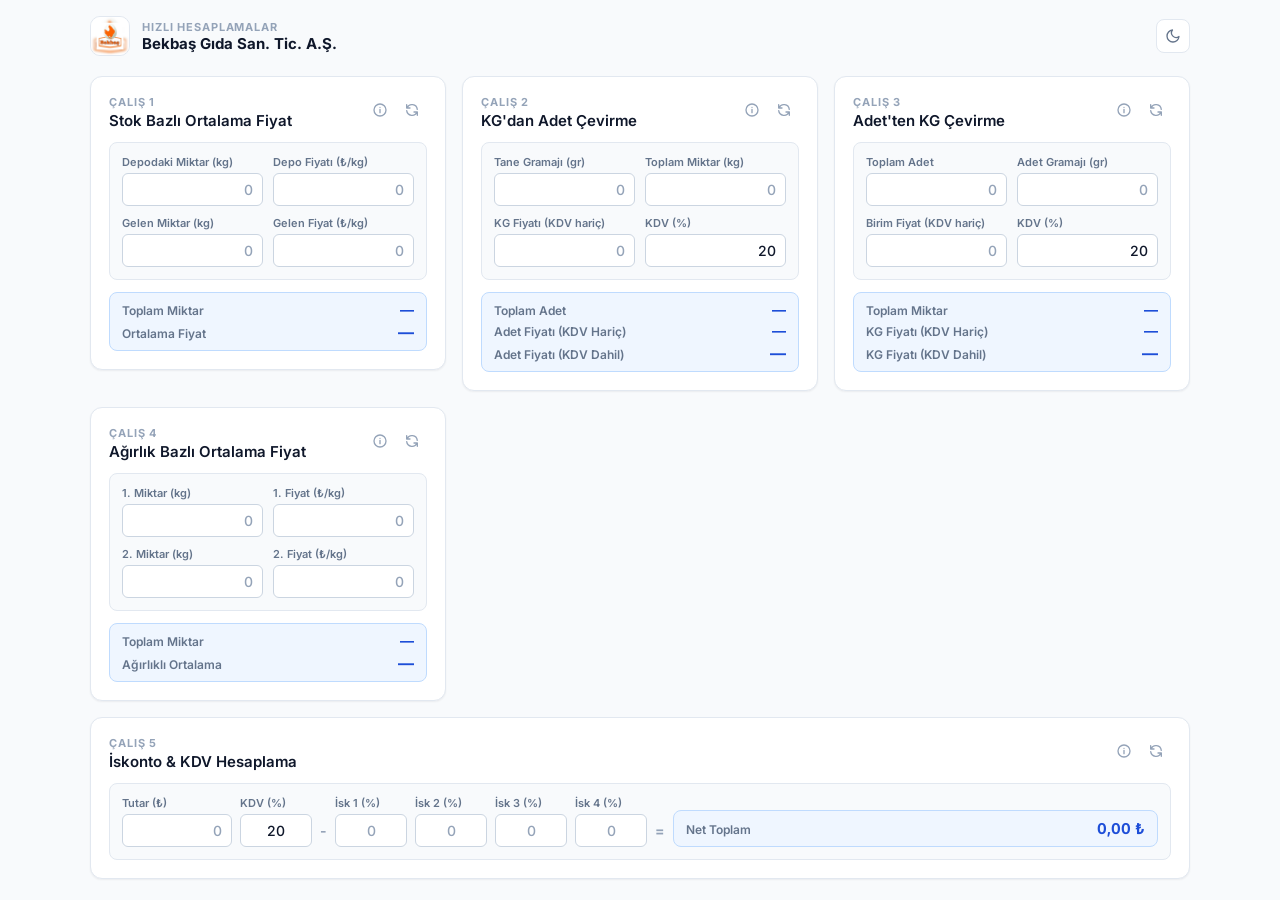
==== index.html @ 495a5fd9 "Tasarımı yenile: minimal İskonto/KDV tasarımına geçiş, canlı hesaplama, İskonto kartı (Çalış 5) Co-A" ====
<!DOCTYPE html>
<html lang="tr">
<head>
  <!-- Google tag (gtag.js) -->
  <script async src="https://www.googletagmanager.com/gtag/js?id=G-5135YBN2SS"></script>
  <script>
    window.dataLayer = window.dataLayer || [];
    function gtag() { dataLayer.push(arguments); }
    gtag('js', new Date());
    gtag('config', 'G-5135YBN2SS');
  </script>
  <meta charset="UTF-8">
  <meta name="viewport" content="width=device-width, initial-scale=1.0">
  <title>Bekbaş Hesaplamalar</title>
  <link rel="icon" type="image/jpeg" href="icon1.jpg">
  <link rel="stylesheet" href="style.css">
  <script>try{if(localStorage.getItem('bekbas-theme')==='dark')document.documentElement.classList.add('pre-dark')}catch(e){}</script>
</head>
<body>
  <div class="wrap">
    <header class="topbar">
      <a class="brand" href="index.html" style="color:inherit;text-decoration:none">
        <img src="bekbas.png" alt="Bekbaş">
        <div class="brand-text">
          <div class="brand-sub">Hızlı Hesaplamalar</div>
          <div class="brand-title">Bekbaş Gıda San. Tic. A.Ş.</div>
        </div>
      </a>
      <div class="top-actions">
        <button class="icon-btn" onclick="toggleTheme()" title="Tema"><svg viewBox="0 0 24 24" fill="none" stroke="currentColor" stroke-width="2" stroke-linecap="round" stroke-linejoin="round"><path d="M21 12.8A9 9 0 1111.2 3a7 7 0 009.8 9.8z"/></svg></button>
      </div>
    </header>

    <main class="grid">
      <section class="card" data-calc="ortalama">
        <div class="card-head">
          <div>
            <div class="card-kicker">Çalış 1</div>
            <h2 class="card-title"><a href="calis1/index.html">Stok Bazlı Ortalama Fiyat</a></h2>
          </div>
          <div class="card-tools">
            <button class="tool-btn info" title="Açıklama"><svg viewBox="0 0 24 24" fill="none" stroke="currentColor" stroke-width="2" stroke-linecap="round" stroke-linejoin="round"><circle cx="12" cy="12" r="9"/><path d="M12 11v5M12 8h.01"/></svg></button>
            <button class="tool-btn reset" title="Sıfırla"><svg viewBox="0 0 24 24" fill="none" stroke="currentColor" stroke-width="2" stroke-linecap="round" stroke-linejoin="round"><path d="M4 4v5h.582m15.356 2A8.001 8.001 0 004.582 9m0 0H9m11 11v-5h-.581m0 0a8.003 8.003 0 01-15.357-2m15.357 2H15"/></svg></button>
          </div>
        </div>
        <p class="desc">Depodaki ürün ile yeni gelen ürünün miktar ve fiyatına göre ortalama birim fiyatı hesaplar. Maliyet takibi için kullanılır.</p>
        <div class="panel">
          <div class="field">
            <label>Depodaki Miktar (kg)</label>
            <input type="number" inputmode="decimal" step="any" data-key="depoKg" placeholder="0">
          </div>
          <div class="field">
            <label>Depo Fiyatı (₺/kg)</label>
            <input type="number" inputmode="decimal" step="any" data-key="depoFiyat" placeholder="0">
          </div>
          <div class="field">
            <label>Gelen Miktar (kg)</label>
            <input type="number" inputmode="decimal" step="any" data-key="gelenKg" placeholder="0">
          </div>
          <div class="field">
            <label>Gelen Fiyat (₺/kg)</label>
            <input type="number" inputmode="decimal" step="any" data-key="gelenFiyat" placeholder="0">
          </div>
        </div>
        <div class="result"></div>
      </section>

      <section class="card" data-calc="kgAdet">
        <div class="card-head">
          <div>
            <div class="card-kicker">Çalış 2</div>
            <h2 class="card-title"><a href="calis2/index.html">KG'dan Adet Çevirme</a></h2>
          </div>
          <div class="card-tools">
            <button class="tool-btn info" title="Açıklama"><svg viewBox="0 0 24 24" fill="none" stroke="currentColor" stroke-width="2" stroke-linecap="round" stroke-linejoin="round"><circle cx="12" cy="12" r="9"/><path d="M12 11v5M12 8h.01"/></svg></button>
            <button class="tool-btn reset" title="Sıfırla"><svg viewBox="0 0 24 24" fill="none" stroke="currentColor" stroke-width="2" stroke-linecap="round" stroke-linejoin="round"><path d="M4 4v5h.582m15.356 2A8.001 8.001 0 004.582 9m0 0H9m11 11v-5h-.581m0 0a8.003 8.003 0 01-15.357-2m15.357 2H15"/></svg></button>
          </div>
        </div>
        <p class="desc">Tane gramajı, toplam kg ve kg fiyatına göre toplam adedi ve KDV hariç/dahil adet fiyatını hesaplar.</p>
        <div class="panel">
          <div class="field">
            <label>Tane Gramajı (gr)</label>
            <input type="number" inputmode="decimal" step="any" data-key="gram" placeholder="0">
          </div>
          <div class="field">
            <label>Toplam Miktar (kg)</label>
            <input type="number" inputmode="decimal" step="any" data-key="toplamKg" placeholder="0">
          </div>
          <div class="field">
            <label>KG Fiyatı (KDV hariç)</label>
            <input type="number" inputmode="decimal" step="any" data-key="fiyat" placeholder="0">
          </div>
          <div class="field">
            <label>KDV (%)</label>
            <input type="number" inputmode="decimal" step="any" data-key="kdv" value="20" data-default="20">
          </div>
        </div>
        <div class="result"></div>
      </section>

      <section class="card" data-calc="adetKg">
        <div class="card-head">
          <div>
            <div class="card-kicker">Çalış 3</div>
            <h2 class="card-title"><a href="calis3/index.html">Adet'ten KG Çevirme</a></h2>
          </div>
          <div class="card-tools">
            <button class="tool-btn info" title="Açıklama"><svg viewBox="0 0 24 24" fill="none" stroke="currentColor" stroke-width="2" stroke-linecap="round" stroke-linejoin="round"><circle cx="12" cy="12" r="9"/><path d="M12 11v5M12 8h.01"/></svg></button>
            <button class="tool-btn reset" title="Sıfırla"><svg viewBox="0 0 24 24" fill="none" stroke="currentColor" stroke-width="2" stroke-linecap="round" stroke-linejoin="round"><path d="M4 4v5h.582m15.356 2A8.001 8.001 0 004.582 9m0 0H9m11 11v-5h-.581m0 0a8.003 8.003 0 01-15.357-2m15.357 2H15"/></svg></button>
          </div>
        </div>
        <p class="desc">Toplam adet, adet gramajı ve birim fiyat ile toplam kg ve KDV hariç/dahil kg fiyatını hesaplar.</p>
        <div class="panel">
          <div class="field">
            <label>Toplam Adet</label>
            <input type="number" inputmode="decimal" step="any" data-key="adet" placeholder="0">
          </div>
          <div class="field">
            <label>Adet Gramajı (gr)</label>
            <input type="number" inputmode="decimal" step="any" data-key="gram" placeholder="0">
          </div>
          <div class="field">
            <label>Birim Fiyat (KDV hariç)</label>
            <input type="number" inputmode="decimal" step="any" data-key="fiyat" placeholder="0">
          </div>
          <div class="field">
            <label>KDV (%)</label>
            <input type="number" inputmode="decimal" step="any" data-key="kdv" value="20" data-default="20">
          </div>
        </div>
        <div class="result"></div>
      </section>

      <section class="card" data-calc="agirlikli">
        <div class="card-head">
          <div>
            <div class="card-kicker">Çalış 4</div>
            <h2 class="card-title"><a href="calis4/index.html">Ağırlık Bazlı Ortalama Fiyat</a></h2>
          </div>
          <div class="card-tools">
            <button class="tool-btn info" title="Açıklama"><svg viewBox="0 0 24 24" fill="none" stroke="currentColor" stroke-width="2" stroke-linecap="round" stroke-linejoin="round"><circle cx="12" cy="12" r="9"/><path d="M12 11v5M12 8h.01"/></svg></button>
            <button class="tool-btn reset" title="Sıfırla"><svg viewBox="0 0 24 24" fill="none" stroke="currentColor" stroke-width="2" stroke-linecap="round" stroke-linejoin="round"><path d="M4 4v5h.582m15.356 2A8.001 8.001 0 004.582 9m0 0H9m11 11v-5h-.581m0 0a8.003 8.003 0 01-15.357-2m15.357 2H15"/></svg></button>
          </div>
        </div>
        <p class="desc">İki farklı partinin kg ve fiyatını girerek ağırlıklı ortalama fiyatı hesaplar. Örnek: 1258 kg × 129 ₺ ve 712 kg × 118 ₺ → 125,02 ₺/kg.</p>
        <div class="panel">
          <div class="field">
            <label>1. Miktar (kg)</label>
            <input type="number" inputmode="decimal" step="any" data-key="kg1" placeholder="0">
          </div>
          <div class="field">
            <label>1. Fiyat (₺/kg)</label>
            <input type="number" inputmode="decimal" step="any" data-key="fiyat1" placeholder="0">
          </div>
          <div class="field">
            <label>2. Miktar (kg)</label>
            <input type="number" inputmode="decimal" step="any" data-key="kg2" placeholder="0">
          </div>
          <div class="field">
            <label>2. Fiyat (₺/kg)</label>
            <input type="number" inputmode="decimal" step="any" data-key="fiyat2" placeholder="0">
          </div>
        </div>
        <div class="result"></div>
      </section>

      <section class="card wide" data-calc="iskonto">
        <div class="card-head">
          <div>
            <div class="card-kicker">Çalış 5</div>
            <h2 class="card-title"><a href="calis5/index.html">İskonto & KDV Hesaplama</a></h2>
          </div>
          <div class="card-tools">
            <button class="tool-btn info" title="Açıklama"><svg viewBox="0 0 24 24" fill="none" stroke="currentColor" stroke-width="2" stroke-linecap="round" stroke-linejoin="round"><circle cx="12" cy="12" r="9"/><path d="M12 11v5M12 8h.01"/></svg></button>
            <button class="tool-btn reset" title="Sıfırla"><svg viewBox="0 0 24 24" fill="none" stroke="currentColor" stroke-width="2" stroke-linecap="round" stroke-linejoin="round"><path d="M4 4v5h.582m15.356 2A8.001 8.001 0 004.582 9m0 0H9m11 11v-5h-.581m0 0a8.003 8.003 0 01-15.357-2m15.357 2H15"/></svg></button>
          </div>
        </div>
        <p class="desc">Tutara sırasıyla 4 kademeli iskonto uygulanır, kalan tutara KDV eklenir. Boş bırakılan iskonto 0 sayılır.</p>
        <div class="panel row">
          <div class="field md">
            <label>Tutar (₺)</label>
            <input type="number" inputmode="decimal" step="any" data-key="tutar" placeholder="0">
          </div>
          <div class="field sm">
            <label>KDV (%)</label>
            <input type="number" inputmode="decimal" step="any" data-key="kdv" value="20" data-default="20">
          </div>
          <span class="op">-</span>
          <div class="field sm">
            <label>İsk 1 (%)</label>
            <input type="number" inputmode="decimal" step="any" data-key="i1" placeholder="0">
          </div>
          <div class="field sm">
            <label>İsk 2 (%)</label>
            <input type="number" inputmode="decimal" step="any" data-key="i2" placeholder="0">
          </div>
          <div class="field sm">
            <label>İsk 3 (%)</label>
            <input type="number" inputmode="decimal" step="any" data-key="i3" placeholder="0">
          </div>
          <div class="field sm">
            <label>İsk 4 (%)</label>
            <input type="number" inputmode="decimal" step="any" data-key="i4" placeholder="0">
          </div>
          <span class="op">=</span>
          <div class="result inline"></div>
        </div>
      </section>
    </main>
  </div>
  <script src="app.js"></script>
</body>
</html>
---- style.css ----
/* Bekbaş Hesaplamalar — minimal tasarım (Inter, slate + mavi vurgu) */
@import url('https://fonts.googleapis.com/css2?family=Inter:wght@400;500;600;700&display=swap');

:root {
  --bg: #f8fafc;          /* slate-50 */
  --card: #ffffff;
  --panel: #f8fafc;       /* slate-50 */
  --border: #e2e8f0;      /* slate-200 */
  --input-border: #cbd5e1;/* slate-300 */
  --text: #0f172a;        /* slate-900 */
  --muted: #64748b;       /* slate-500 */
  --faint: #94a3b8;       /* slate-400 */
  --accent: #2563eb;      /* blue-600 */
  --accent-ring: #3b82f6; /* blue-500 */
  --result-bg: #eff6ff;   /* blue-50 */
  --result-border: #bfdbfe;/* blue-200 */
  --result-text: #1d4ed8; /* blue-700 */
  --danger: #e11d48;      /* rose-600 */
  --hover: #e2e8f099;
  --shadow: 0 1px 2px rgba(15, 23, 42, 0.06);
}

body.dark, html.pre-dark body {
  --bg: #0f172a;
  --card: #1e293b;
  --panel: #172033;
  --border: #334155;
  --input-border: #475569;
  --text: #f1f5f9;
  --muted: #94a3b8;
  --faint: #64748b;
  --accent: #60a5fa;
  --accent-ring: #3b82f6;
  --result-bg: #1e3a8a33;
  --result-border: #1e40af;
  --result-text: #93c5fd;
  --danger: #fb7185;
  --hover: #33415599;
  --shadow: 0 1px 2px rgba(0, 0, 0, 0.3);
}

* { box-sizing: border-box; margin: 0; padding: 0; }

body {
  font-family: 'Inter', system-ui, sans-serif;
  background: var(--bg);
  color: var(--text);
  min-height: 100vh;
  padding: 16px;
  font-size: 14px;
  -webkit-font-smoothing: antialiased;
  transition: background .2s, color .2s;
}

.wrap { max-width: 1100px; margin: 0 auto; }
.wrap.narrow { max-width: 460px; }

/* ---------- Üst bar ---------- */
.topbar {
  display: flex;
  align-items: center;
  justify-content: space-between;
  gap: 12px;
  margin-bottom: 20px;
}
.brand { display: flex; align-items: center; gap: 12px; min-width: 0; }
.brand img { height: 40px; width: 40px; border-radius: 10px; object-fit: cover; border: 1px solid var(--border); }
.brand-text { min-width: 0; }
.brand-title { font-size: 15px; font-weight: 700; white-space: nowrap; overflow: hidden; text-overflow: ellipsis; }
.brand-sub { font-size: 11px; font-weight: 700; letter-spacing: .08em; text-transform: uppercase; color: var(--faint); }

.top-actions { display: flex; gap: 4px; flex-shrink: 0; }
.icon-btn {
  display: inline-flex; align-items: center; justify-content: center;
  width: 34px; height: 34px;
  border: 1px solid var(--border);
  background: var(--card);
  color: var(--muted);
  border-radius: 8px;
  cursor: pointer;
  text-decoration: none;
  transition: color .15s, background .15s;
}
.icon-btn:hover { color: var(--text); background: var(--hover); }
.icon-btn svg { width: 16px; height: 16px; }

/* ---------- Kart grid ---------- */
.grid {
  display: grid;
  grid-template-columns: repeat(auto-fill, minmax(300px, 1fr));
  gap: 16px;
  align-items: start;
}
.grid .wide { grid-column: 1 / -1; }

.card {
  background: var(--card);
  border: 1px solid var(--border);
  border-radius: 12px;
  box-shadow: var(--shadow);
  padding: 18px;
  display: flex;
  flex-direction: column;
  gap: 12px;
}

.card-head { display: flex; align-items: flex-start; justify-content: space-between; gap: 8px; }
.card-kicker { font-size: 11px; font-weight: 700; letter-spacing: .08em; text-transform: uppercase; color: var(--faint); }
.card-title { font-size: 15px; font-weight: 600; margin-top: 2px; }
.card-title a { color: inherit; text-decoration: none; }
.card-title a:hover { color: var(--accent); }
.card-tools { display: flex; gap: 2px; }

.tool-btn {
  display: inline-flex; align-items: center; justify-content: center;
  width: 30px; height: 30px;
  border: none; background: transparent; color: var(--faint);
  border-radius: 6px; cursor: pointer;
  transition: color .15s, background .15s;
}
.tool-btn:hover { background: var(--hover); color: var(--text); }
.tool-btn.reset:hover { color: var(--danger); }
.tool-btn svg { width: 16px; height: 16px; }

.desc {
  display: none;
  font-size: 12.5px;
  line-height: 1.5;
  color: var(--muted);
  background: var(--panel);
  border-left: 3px solid var(--accent);
  border-radius: 6px;
  padding: 8px 10px;
}
.card.show-desc .desc { display: block; }

/* ---------- Giriş paneli ---------- */
.panel {
  background: var(--panel);
  border: 1px solid var(--border);
  border-radius: 8px;
  padding: 12px;
  display: grid;
  grid-template-columns: 1fr 1fr;
  gap: 10px;
}
.panel.row {
  display: flex;
  flex-wrap: wrap;
  align-items: flex-end;
  gap: 8px;
}

.field { display: flex; flex-direction: column; min-width: 0; }
.field label { font-size: 11px; font-weight: 600; color: var(--muted); margin-bottom: 4px; }

.field input {
  width: 100%;
  padding: 7px 9px;
  font: inherit;
  font-size: 14px;
  font-weight: 500;
  color: var(--text);
  background: var(--card);
  border: 1px solid var(--input-border);
  border-radius: 6px;
  text-align: right;
  outline: none;
  transition: box-shadow .15s, border-color .15s;
}
.field input:focus { border-color: transparent; box-shadow: 0 0 0 2px var(--accent-ring); }
.field input::placeholder { color: var(--faint); }
.field.sm { width: 72px; }
.field.sm input { text-align: center; }
.field.md { width: 110px; }

.op { color: var(--faint); font-weight: 700; padding-bottom: 8px; }

/* number okları gizle */
input::-webkit-outer-spin-button,
input::-webkit-inner-spin-button { -webkit-appearance: none; margin: 0; }
input[type=number] { -moz-appearance: textfield; appearance: textfield; }

/* ---------- Sonuç ---------- */
.result {
  background: var(--result-bg);
  border: 1px solid var(--result-border);
  border-radius: 8px;
  padding: 8px 12px;
  display: flex;
  flex-direction: column;
  gap: 4px;
}
.result-row { display: flex; justify-content: space-between; align-items: baseline; gap: 8px; }
.result-row span { font-size: 12px; font-weight: 600; color: var(--muted); }
.result-row b { font-size: 14px; font-weight: 700; color: var(--result-text); font-variant-numeric: tabular-nums; }
.result-row.main b { font-size: 16px; }

.result.inline { min-width: 140px; flex: 1; }
.result.inline .result-row b { font-size: 15px; }

@media (max-width: 560px) {
  body { padding: 12px; }
  .grid { grid-template-columns: 1fr; }
  .brand-title { font-size: 14px; }
  .panel.row .field.sm, .panel.row .field.md { flex: 1 1 calc(33% - 8px); width: auto; }
  .op { display: none; }
  .result.inline { flex-basis: 100%; }
}
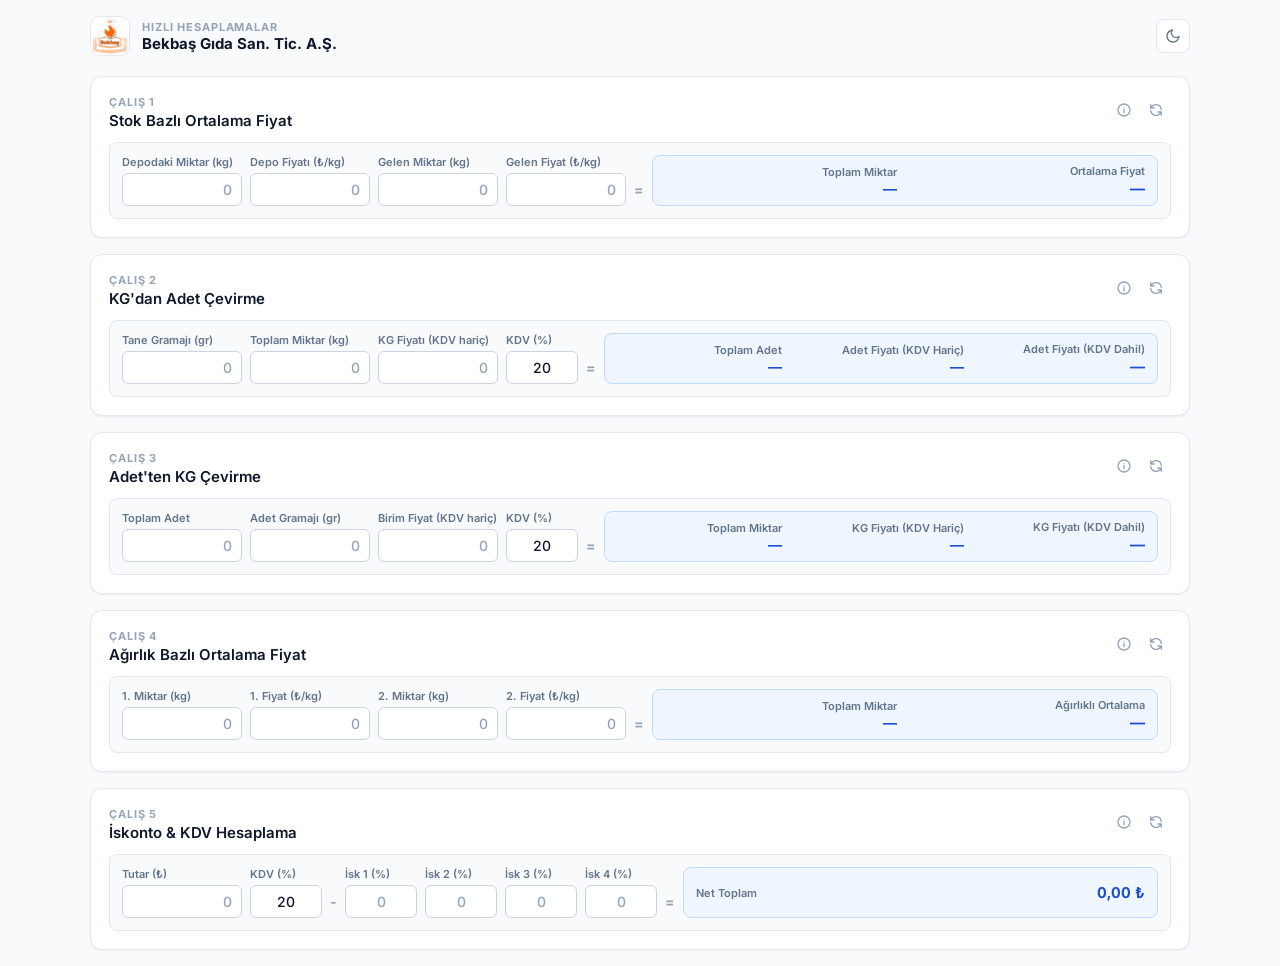
==== commit 1490820d: "Tüm kartları tek satır (tablo) düzenine çevir Co-Authored-By: Claude Opus 5.5 <noreply@anthropic.com" ====
--- a/index.html
+++ b/index.html
@@ -32,7 +32,7 @@
     </header>
 
     <main class="grid">
-      <section class="card" data-calc="ortalama">
+      <section class="card wide" data-calc="ortalama">
         <div class="card-head">
           <div>
             <div class="card-kicker">Çalış 1</div>
@@ -44,28 +44,29 @@
           </div>
         </div>
         <p class="desc">Depodaki ürün ile yeni gelen ürünün miktar ve fiyatına göre ortalama birim fiyatı hesaplar. Maliyet takibi için kullanılır.</p>
-        <div class="panel">
-          <div class="field">
+        <div class="panel row">
+          <div class="field md">
             <label>Depodaki Miktar (kg)</label>
             <input type="number" inputmode="decimal" step="any" data-key="depoKg" placeholder="0">
           </div>
-          <div class="field">
+          <div class="field md">
             <label>Depo Fiyatı (₺/kg)</label>
             <input type="number" inputmode="decimal" step="any" data-key="depoFiyat" placeholder="0">
           </div>
-          <div class="field">
+          <div class="field md">
             <label>Gelen Miktar (kg)</label>
             <input type="number" inputmode="decimal" step="any" data-key="gelenKg" placeholder="0">
           </div>
-          <div class="field">
+          <div class="field md">
             <label>Gelen Fiyat (₺/kg)</label>
             <input type="number" inputmode="decimal" step="any" data-key="gelenFiyat" placeholder="0">
           </div>
-        </div>
-        <div class="result"></div>
-      </section>
-
-      <section class="card" data-calc="kgAdet">
+          <span class="op">=</span>
+          <div class="result inline"></div>
+        </div>
+      </section>
+
+      <section class="card wide" data-calc="kgAdet">
         <div class="card-head">
           <div>
             <div class="card-kicker">Çalış 2</div>
@@ -77,28 +78,29 @@
           </div>
         </div>
         <p class="desc">Tane gramajı, toplam kg ve kg fiyatına göre toplam adedi ve KDV hariç/dahil adet fiyatını hesaplar.</p>
-        <div class="panel">
-          <div class="field">
+        <div class="panel row">
+          <div class="field md">
             <label>Tane Gramajı (gr)</label>
             <input type="number" inputmode="decimal" step="any" data-key="gram" placeholder="0">
           </div>
-          <div class="field">
+          <div class="field md">
             <label>Toplam Miktar (kg)</label>
             <input type="number" inputmode="decimal" step="any" data-key="toplamKg" placeholder="0">
           </div>
-          <div class="field">
+          <div class="field md">
             <label>KG Fiyatı (KDV hariç)</label>
             <input type="number" inputmode="decimal" step="any" data-key="fiyat" placeholder="0">
           </div>
-          <div class="field">
+          <div class="field sm">
             <label>KDV (%)</label>
             <input type="number" inputmode="decimal" step="any" data-key="kdv" value="20" data-default="20">
           </div>
-        </div>
-        <div class="result"></div>
-      </section>
-
-      <section class="card" data-calc="adetKg">
+          <span class="op">=</span>
+          <div class="result inline"></div>
+        </div>
+      </section>
+
+      <section class="card wide" data-calc="adetKg">
         <div class="card-head">
           <div>
             <div class="card-kicker">Çalış 3</div>
@@ -110,28 +112,29 @@
           </div>
         </div>
         <p class="desc">Toplam adet, adet gramajı ve birim fiyat ile toplam kg ve KDV hariç/dahil kg fiyatını hesaplar.</p>
-        <div class="panel">
-          <div class="field">
+        <div class="panel row">
+          <div class="field md">
             <label>Toplam Adet</label>
             <input type="number" inputmode="decimal" step="any" data-key="adet" placeholder="0">
           </div>
-          <div class="field">
+          <div class="field md">
             <label>Adet Gramajı (gr)</label>
             <input type="number" inputmode="decimal" step="any" data-key="gram" placeholder="0">
           </div>
-          <div class="field">
+          <div class="field md">
             <label>Birim Fiyat (KDV hariç)</label>
             <input type="number" inputmode="decimal" step="any" data-key="fiyat" placeholder="0">
           </div>
-          <div class="field">
+          <div class="field sm">
             <label>KDV (%)</label>
             <input type="number" inputmode="decimal" step="any" data-key="kdv" value="20" data-default="20">
           </div>
-        </div>
-        <div class="result"></div>
-      </section>
-
-      <section class="card" data-calc="agirlikli">
+          <span class="op">=</span>
+          <div class="result inline"></div>
+        </div>
+      </section>
+
+      <section class="card wide" data-calc="agirlikli">
         <div class="card-head">
           <div>
             <div class="card-kicker">Çalış 4</div>
@@ -143,25 +146,26 @@
           </div>
         </div>
         <p class="desc">İki farklı partinin kg ve fiyatını girerek ağırlıklı ortalama fiyatı hesaplar. Örnek: 1258 kg × 129 ₺ ve 712 kg × 118 ₺ → 125,02 ₺/kg.</p>
-        <div class="panel">
-          <div class="field">
+        <div class="panel row">
+          <div class="field md">
             <label>1. Miktar (kg)</label>
             <input type="number" inputmode="decimal" step="any" data-key="kg1" placeholder="0">
           </div>
-          <div class="field">
+          <div class="field md">
             <label>1. Fiyat (₺/kg)</label>
             <input type="number" inputmode="decimal" step="any" data-key="fiyat1" placeholder="0">
           </div>
-          <div class="field">
+          <div class="field md">
             <label>2. Miktar (kg)</label>
             <input type="number" inputmode="decimal" step="any" data-key="kg2" placeholder="0">
           </div>
-          <div class="field">
+          <div class="field md">
             <label>2. Fiyat (₺/kg)</label>
             <input type="number" inputmode="decimal" step="any" data-key="fiyat2" placeholder="0">
           </div>
-        </div>
-        <div class="result"></div>
+          <span class="op">=</span>
+          <div class="result inline"></div>
+        </div>
       </section>
 
       <section class="card wide" data-calc="iskonto">
--- a/style.css
+++ b/style.css
@@ -172,7 +172,7 @@
 .field input::placeholder { color: var(--faint); }
 .field.sm { width: 72px; }
 .field.sm input { text-align: center; }
-.field.md { width: 110px; }
+.field.md { width: 120px; }
 
 .op { color: var(--faint); font-weight: 700; padding-bottom: 8px; }
 
@@ -196,14 +196,20 @@
 .result-row b { font-size: 14px; font-weight: 700; color: var(--result-text); font-variant-numeric: tabular-nums; }
 .result-row.main b { font-size: 16px; }
 
-.result.inline { min-width: 140px; flex: 1; }
-.result.inline .result-row b { font-size: 15px; }
+.result.inline { min-width: 220px; flex: 1; align-self: stretch; justify-content: center; }
+.result.inline { flex-direction: row; align-items: center; gap: 16px; padding: 6px 12px; }
+.result.inline .result-row { flex: 1; flex-direction: column; align-items: flex-end; gap: 1px; }
+.result.inline .result-row span { font-size: 11px; white-space: nowrap; }
+.result.inline .result-row b { font-size: 14px; white-space: nowrap; }
+.result.inline .result-row.main b { font-size: 15px; }
+.result.inline .result-row:only-child { flex-direction: row; justify-content: space-between; align-items: center; }
 
 @media (max-width: 560px) {
   body { padding: 12px; }
   .grid { grid-template-columns: 1fr; }
   .brand-title { font-size: 14px; }
-  .panel.row .field.sm, .panel.row .field.md { flex: 1 1 calc(33% - 8px); width: auto; }
+  .panel.row .field.sm, .panel.row .field.md { flex: 1 1 calc(50% - 8px); width: auto; }
   .op { display: none; }
-  .result.inline { flex-basis: 100%; }
-}
+  .result.inline { flex-basis: 100%; flex-direction: column; align-items: stretch; gap: 4px; padding: 8px 12px; }
+  .result.inline .result-row { flex-direction: row; justify-content: space-between; align-items: baseline; }
+}
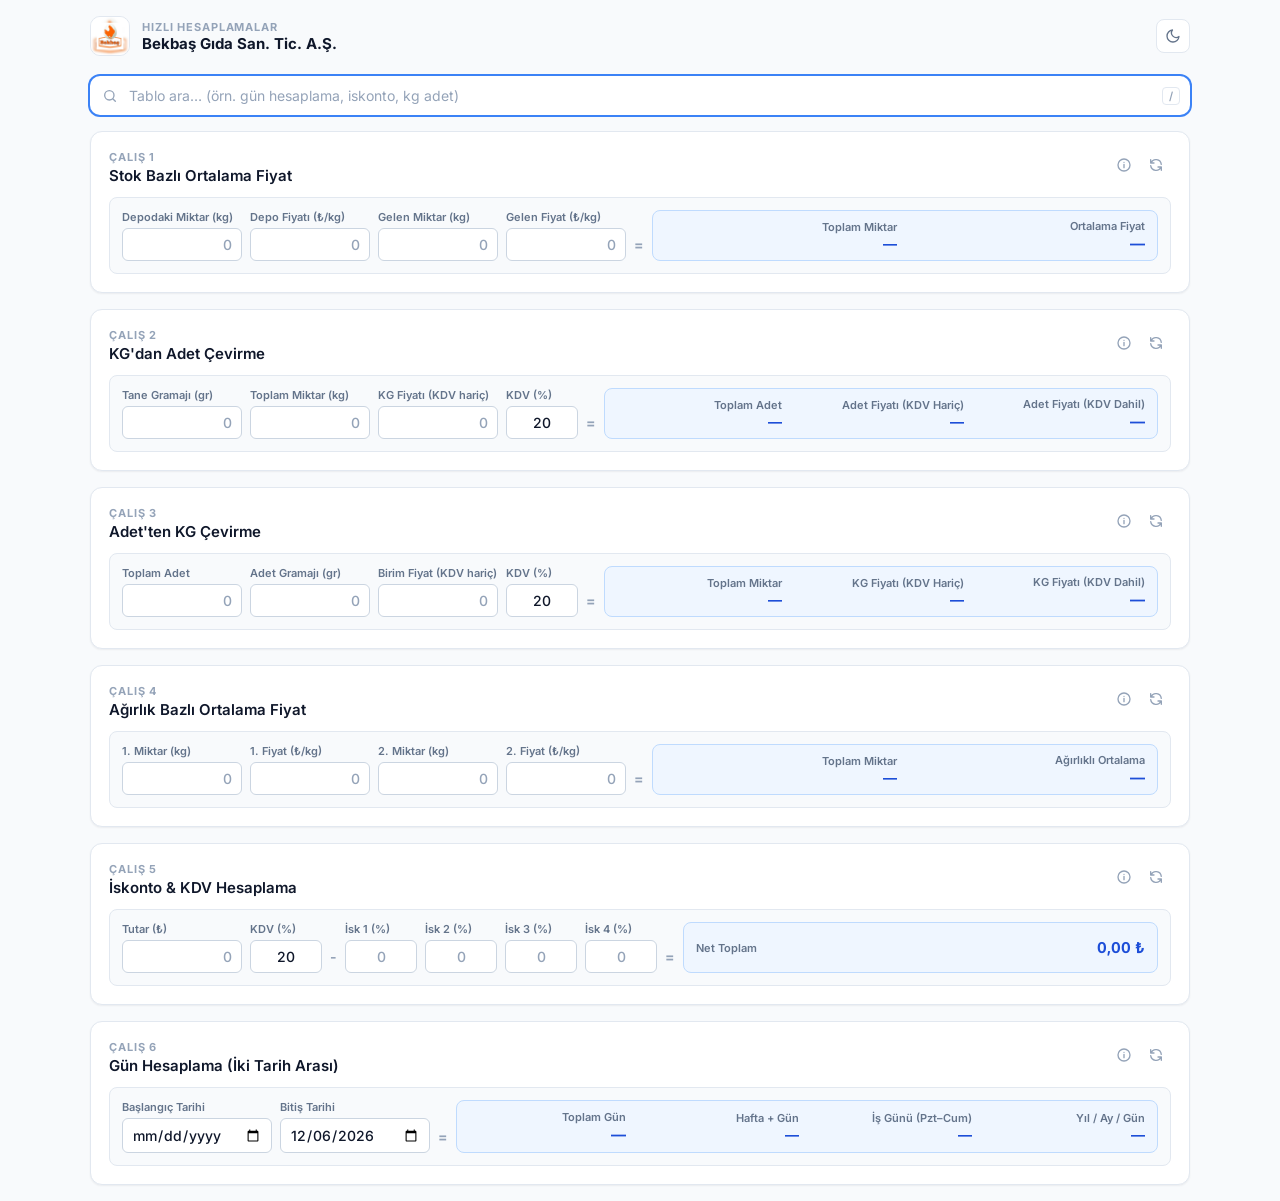
==== commit 2c543cba: "Gün hesaplama (Çalış 6) ve tablo arama çubuğu ekle Co-Authored-By: Claude Opus 5.5 <noreply@anthropi" ====
--- a/index.html
+++ b/index.html
@@ -31,8 +31,15 @@
       </div>
     </header>
 
+    <div class="search">
+      <svg viewBox="0 0 24 24" fill="none" stroke="currentColor" stroke-width="2" stroke-linecap="round"><circle cx="11" cy="11" r="7"/><path d="M20 20l-3.5-3.5"/></svg>
+      <input id="search" type="search" placeholder="Tablo ara… (örn. gün hesaplama, iskonto, kg adet)" autocomplete="off" autofocus>
+      <kbd>/</kbd>
+    </div>
+    <p class="no-result" id="noResult" hidden>Aramanıza uygun tablo bulunamadı.</p>
+
     <main class="grid">
-      <section class="card wide" data-calc="ortalama">
+      <section class="card wide" data-calc="ortalama" data-tags="stok ortalama maliyet depo gelen ürün ortalama fiyat birim fiyat hesaplama">
         <div class="card-head">
           <div>
             <div class="card-kicker">Çalış 1</div>
@@ -66,7 +73,7 @@
         </div>
       </section>
 
-      <section class="card wide" data-calc="kgAdet">
+      <section class="card wide" data-calc="kgAdet" data-tags="kg adet çevirme kilo tane gramaj adet fiyatı sosis kdv dahil hariç">
         <div class="card-head">
           <div>
             <div class="card-kicker">Çalış 2</div>
@@ -100,7 +107,7 @@
         </div>
       </section>
 
-      <section class="card wide" data-calc="adetKg">
+      <section class="card wide" data-calc="adetKg" data-tags="adet kg çevirme tane kilo gramaj kg fiyatı patates kdv dahil hariç">
         <div class="card-head">
           <div>
             <div class="card-kicker">Çalış 3</div>
@@ -134,7 +141,7 @@
         </div>
       </section>
 
-      <section class="card wide" data-calc="agirlikli">
+      <section class="card wide" data-calc="agirlikli" data-tags="ağırlıklı ortalama parti iki fiyat ortalama fiyat karışım">
         <div class="card-head">
           <div>
             <div class="card-kicker">Çalış 4</div>
@@ -168,7 +175,7 @@
         </div>
       </section>
 
-      <section class="card wide" data-calc="iskonto">
+      <section class="card wide" data-calc="iskonto" data-tags="iskonto indirim kdv net tutar fatura kademeli iskonto yüzde">
         <div class="card-head">
           <div>
             <div class="card-kicker">Çalış 5</div>
@@ -205,6 +212,32 @@
           <div class="field sm">
             <label>İsk 4 (%)</label>
             <input type="number" inputmode="decimal" step="any" data-key="i4" placeholder="0">
+          </div>
+          <span class="op">=</span>
+          <div class="result inline"></div>
+        </div>
+      </section>
+
+      <section class="card wide" data-calc="gun" data-tags="gün hesaplama tarih hesaplama tarih arası gün farkı vade süre kaç gün iş günü hafta ay yıl takvim">
+        <div class="card-head">
+          <div>
+            <div class="card-kicker">Çalış 6</div>
+            <h2 class="card-title"><a href="calis6/index.html">Gün Hesaplama (İki Tarih Arası)</a></h2>
+          </div>
+          <div class="card-tools">
+            <button class="tool-btn info" title="Açıklama"><svg viewBox="0 0 24 24" fill="none" stroke="currentColor" stroke-width="2" stroke-linecap="round" stroke-linejoin="round"><circle cx="12" cy="12" r="9"/><path d="M12 11v5M12 8h.01"/></svg></button>
+            <button class="tool-btn reset" title="Sıfırla"><svg viewBox="0 0 24 24" fill="none" stroke="currentColor" stroke-width="2" stroke-linecap="round" stroke-linejoin="round"><path d="M4 4v5h.582m15.356 2A8.001 8.001 0 004.582 9m0 0H9m11 11v-5h-.581m0 0a8.003 8.003 0 01-15.357-2m15.357 2H15"/></svg></button>
+          </div>
+        </div>
+        <p class="desc">İki tarih arasındaki gün sayısını, hafta ve iş günü (hafta sonu hariç, iki tarih dahil) karşılığını hesaplar. Bitiş tarihi varsayılan olarak bugündür.</p>
+        <div class="panel row">
+          <div class="field date">
+            <label>Başlangıç Tarihi</label>
+            <input type="date" data-key="bas">
+          </div>
+          <div class="field date">
+            <label>Bitiş Tarihi</label>
+            <input type="date" data-key="bit" data-default="today">
           </div>
           <span class="op">=</span>
           <div class="result inline"></div>
--- a/style.css
+++ b/style.css
@@ -210,6 +210,45 @@
   .brand-title { font-size: 14px; }
   .panel.row .field.sm, .panel.row .field.md { flex: 1 1 calc(50% - 8px); width: auto; }
   .op { display: none; }
+  .search kbd { display: none; }
+  .panel.row .field.date { flex: 1 1 calc(50% - 8px); width: auto; }
   .result.inline { flex-basis: 100%; flex-direction: column; align-items: stretch; gap: 4px; padding: 8px 12px; }
   .result.inline .result-row { flex-direction: row; justify-content: space-between; align-items: baseline; }
 }
+
+/* ---------- Arama ---------- */
+.search {
+  position: relative;
+  margin-bottom: 16px;
+}
+.search svg {
+  position: absolute; left: 12px; top: 50%; transform: translateY(-50%);
+  width: 16px; height: 16px; color: var(--faint); pointer-events: none;
+}
+.search input {
+  width: 100%;
+  padding: 10px 12px 10px 38px;
+  font: inherit; font-size: 14px;
+  color: var(--text);
+  background: var(--card);
+  border: 1px solid var(--border);
+  border-radius: 10px;
+  box-shadow: var(--shadow);
+  outline: none;
+}
+.search input:focus { border-color: transparent; box-shadow: 0 0 0 2px var(--accent-ring); }
+.search input::placeholder { color: var(--faint); }
+.search kbd {
+  position: absolute; right: 10px; top: 50%; transform: translateY(-50%);
+  font: 600 11px 'Inter', sans-serif; color: var(--faint);
+  border: 1px solid var(--border); border-radius: 4px; padding: 1px 6px;
+}
+.no-result {
+  text-align: center; color: var(--muted); font-size: 13px;
+  padding: 32px 12px; border: 1px dashed var(--border); border-radius: 12px;
+}
+.card[hidden], .no-result[hidden] { display: none; }
+
+/* tarih alanı */
+.field.date { width: 150px; }
+.field.date input { text-align: left; }
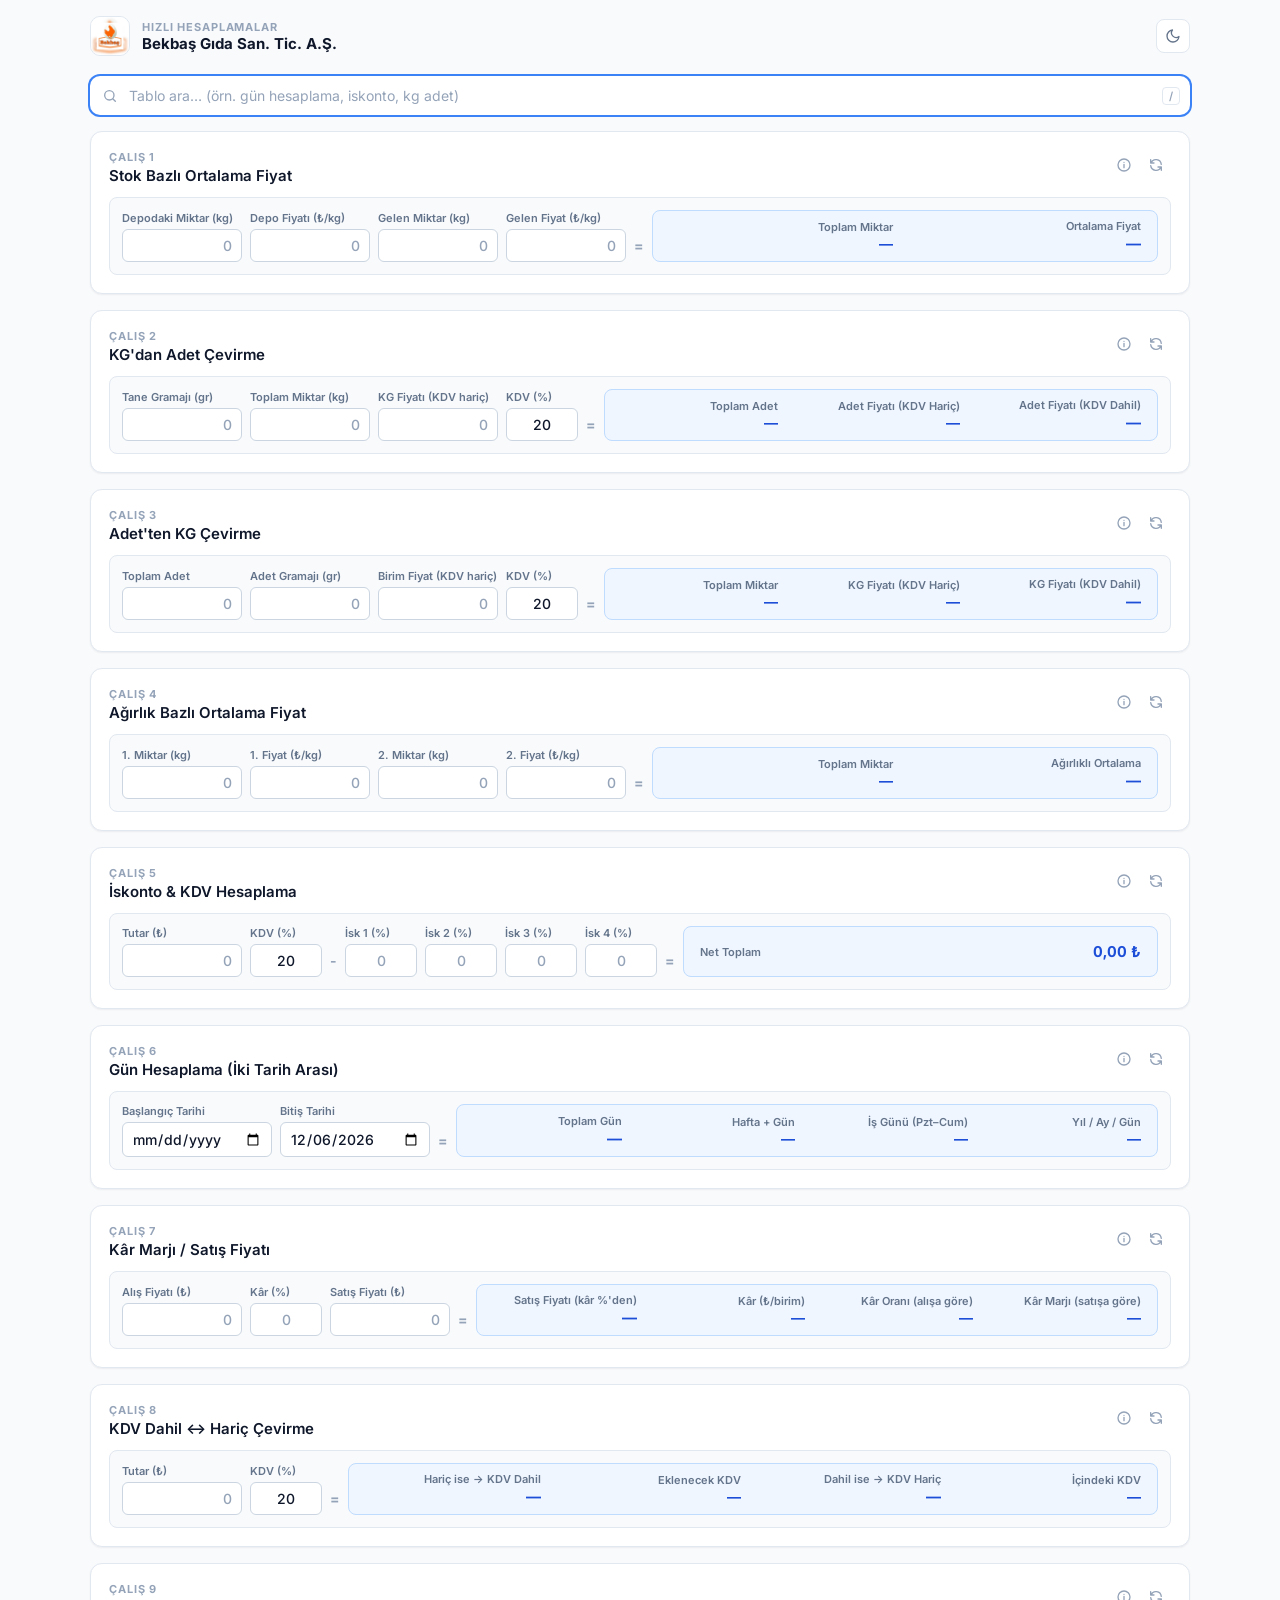
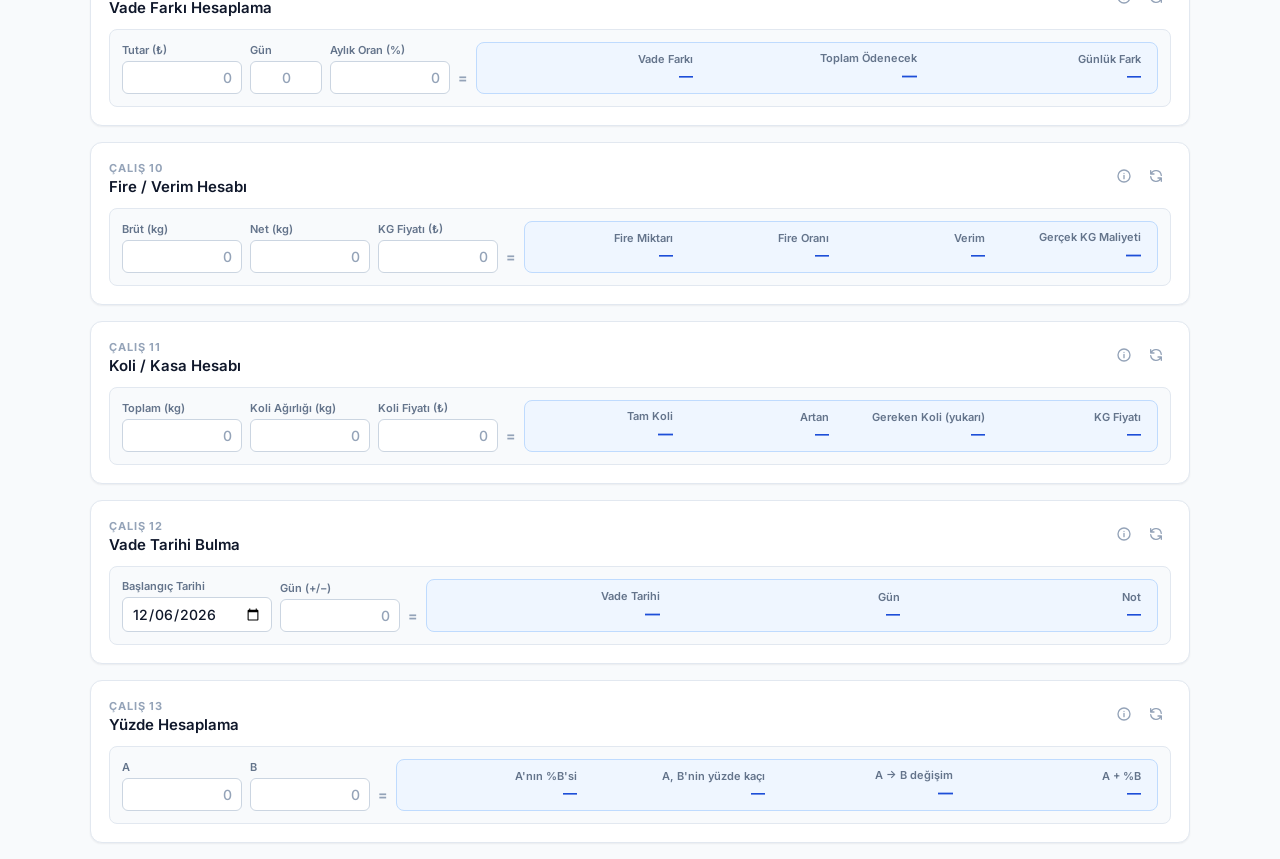
==== commit 395bc223: "7 yeni hesaplama tablosu (kâr marjı, KDV çevirme, vade farkı, fire, koli, vade tarihi, yüzde) ve son" ====
--- a/index.html
+++ b/index.html
@@ -35,6 +35,7 @@
       <svg viewBox="0 0 24 24" fill="none" stroke="currentColor" stroke-width="2" stroke-linecap="round"><circle cx="11" cy="11" r="7"/><path d="M20 20l-3.5-3.5"/></svg>
       <input id="search" type="search" placeholder="Tablo ara… (örn. gün hesaplama, iskonto, kg adet)" autocomplete="off" autofocus>
       <kbd>/</kbd>
+      <button class="search-clear" id="searchClear" type="button" title="Temizle" hidden><svg viewBox="0 0 24 24" fill="none" stroke="currentColor" stroke-width="2" stroke-linecap="round"><path d="M6 6l12 12M18 6L6 18"/></svg></button>
     </div>
     <p class="no-result" id="noResult" hidden>Aramanıza uygun tablo bulunamadı.</p>
 
@@ -238,6 +239,204 @@
           <div class="field date">
             <label>Bitiş Tarihi</label>
             <input type="date" data-key="bit" data-default="today">
+          </div>
+          <span class="op">=</span>
+          <div class="result inline"></div>
+        </div>
+      </section>
+
+      <section class="card wide" data-calc="kar" data-tags="kar kâr marj marjı satış fiyatı alış fiyatı kar oranı yüzde kar hesaplama fiyat belirleme">
+        <div class="card-head">
+          <div>
+            <div class="card-kicker">Çalış 7</div>
+            <h2 class="card-title"><a href="calis7/index.html">Kâr Marjı / Satış Fiyatı</a></h2>
+          </div>
+          <div class="card-tools">
+            <button class="tool-btn info" title="Açıklama"><svg viewBox="0 0 24 24" fill="none" stroke="currentColor" stroke-width="2" stroke-linecap="round" stroke-linejoin="round"><circle cx="12" cy="12" r="9"/><path d="M12 11v5M12 8h.01"/></svg></button>
+            <button class="tool-btn reset" title="Sıfırla"><svg viewBox="0 0 24 24" fill="none" stroke="currentColor" stroke-width="2" stroke-linecap="round" stroke-linejoin="round"><path d="M4 4v5h.582m15.356 2A8.001 8.001 0 004.582 9m0 0H9m11 11v-5h-.581m0 0a8.003 8.003 0 01-15.357-2m15.357 2H15"/></svg></button>
+          </div>
+        </div>
+        <p class="desc">Alış fiyatı ve kâr yüzdesinden satış fiyatını bulur. Satış fiyatını da girerseniz alışa göre kâr oranını ve satışa göre kâr marjını gösterir.</p>
+        <div class="panel row">
+          <div class="field md">
+            <label>Alış Fiyatı (₺)</label>
+            <input type="number" inputmode="decimal" step="any" data-key="alis" placeholder="0">
+          </div>
+          <div class="field sm">
+            <label>Kâr (%)</label>
+            <input type="number" inputmode="decimal" step="any" data-key="karY" placeholder="0">
+          </div>
+          <div class="field md">
+            <label>Satış Fiyatı (₺)</label>
+            <input type="number" inputmode="decimal" step="any" data-key="satis" placeholder="0">
+          </div>
+          <span class="op">=</span>
+          <div class="result inline"></div>
+        </div>
+      </section>
+
+      <section class="card wide" data-calc="kdvCevir" data-tags="kdv dahil hariç çevirme kdvli kdvsiz kdv ayırma kdv ekleme fatura vergi">
+        <div class="card-head">
+          <div>
+            <div class="card-kicker">Çalış 8</div>
+            <h2 class="card-title"><a href="calis8/index.html">KDV Dahil ↔ Hariç Çevirme</a></h2>
+          </div>
+          <div class="card-tools">
+            <button class="tool-btn info" title="Açıklama"><svg viewBox="0 0 24 24" fill="none" stroke="currentColor" stroke-width="2" stroke-linecap="round" stroke-linejoin="round"><circle cx="12" cy="12" r="9"/><path d="M12 11v5M12 8h.01"/></svg></button>
+            <button class="tool-btn reset" title="Sıfırla"><svg viewBox="0 0 24 24" fill="none" stroke="currentColor" stroke-width="2" stroke-linecap="round" stroke-linejoin="round"><path d="M4 4v5h.582m15.356 2A8.001 8.001 0 004.582 9m0 0H9m11 11v-5h-.581m0 0a8.003 8.003 0 01-15.357-2m15.357 2H15"/></svg></button>
+          </div>
+        </div>
+        <p class="desc">Girilen tutar KDV hariçse dahil halini, KDV dahilse hariç halini ve içindeki KDV tutarını aynı anda gösterir.</p>
+        <div class="panel row">
+          <div class="field md">
+            <label>Tutar (₺)</label>
+            <input type="number" inputmode="decimal" step="any" data-key="tutar" placeholder="0">
+          </div>
+          <div class="field sm">
+            <label>KDV (%)</label>
+            <input type="number" inputmode="decimal" step="any" data-key="kdv" value="20" data-default="20">
+          </div>
+          <span class="op">=</span>
+          <div class="result inline"></div>
+        </div>
+      </section>
+
+      <section class="card wide" data-calc="vade" data-tags="vade farkı faiz gecikme vadeli satış aylık oran ödeme gün tarih">
+        <div class="card-head">
+          <div>
+            <div class="card-kicker">Çalış 9</div>
+            <h2 class="card-title"><a href="calis9/index.html">Vade Farkı Hesaplama</a></h2>
+          </div>
+          <div class="card-tools">
+            <button class="tool-btn info" title="Açıklama"><svg viewBox="0 0 24 24" fill="none" stroke="currentColor" stroke-width="2" stroke-linecap="round" stroke-linejoin="round"><circle cx="12" cy="12" r="9"/><path d="M12 11v5M12 8h.01"/></svg></button>
+            <button class="tool-btn reset" title="Sıfırla"><svg viewBox="0 0 24 24" fill="none" stroke="currentColor" stroke-width="2" stroke-linecap="round" stroke-linejoin="round"><path d="M4 4v5h.582m15.356 2A8.001 8.001 0 004.582 9m0 0H9m11 11v-5h-.581m0 0a8.003 8.003 0 01-15.357-2m15.357 2H15"/></svg></button>
+          </div>
+        </div>
+        <p class="desc">Tutara, gün sayısına ve aylık vade oranına göre vade farkını hesaplar (30 gün = 1 ay, basit faiz).</p>
+        <div class="panel row">
+          <div class="field md">
+            <label>Tutar (₺)</label>
+            <input type="number" inputmode="decimal" step="any" data-key="tutar" placeholder="0">
+          </div>
+          <div class="field sm">
+            <label>Gün</label>
+            <input type="number" inputmode="decimal" step="any" data-key="gun" placeholder="0">
+          </div>
+          <div class="field md">
+            <label>Aylık Oran (%)</label>
+            <input type="number" inputmode="decimal" step="any" data-key="oran" placeholder="0">
+          </div>
+          <span class="op">=</span>
+          <div class="result inline"></div>
+        </div>
+      </section>
+
+      <section class="card wide" data-calc="fire" data-tags="fire verim kayıp brüt net kg gerçek maliyet fire oranı kesim temizleme">
+        <div class="card-head">
+          <div>
+            <div class="card-kicker">Çalış 10</div>
+            <h2 class="card-title"><a href="calis10/index.html">Fire / Verim Hesabı</a></h2>
+          </div>
+          <div class="card-tools">
+            <button class="tool-btn info" title="Açıklama"><svg viewBox="0 0 24 24" fill="none" stroke="currentColor" stroke-width="2" stroke-linecap="round" stroke-linejoin="round"><circle cx="12" cy="12" r="9"/><path d="M12 11v5M12 8h.01"/></svg></button>
+            <button class="tool-btn reset" title="Sıfırla"><svg viewBox="0 0 24 24" fill="none" stroke="currentColor" stroke-width="2" stroke-linecap="round" stroke-linejoin="round"><path d="M4 4v5h.582m15.356 2A8.001 8.001 0 004.582 9m0 0H9m11 11v-5h-.581m0 0a8.003 8.003 0 01-15.357-2m15.357 2H15"/></svg></button>
+          </div>
+        </div>
+        <p class="desc">Brüt ve net kg'dan fire ve verim oranını bulur. KG fiyatı girilirse fire düşüldükten sonraki gerçek kg maliyetini hesaplar.</p>
+        <div class="panel row">
+          <div class="field md">
+            <label>Brüt (kg)</label>
+            <input type="number" inputmode="decimal" step="any" data-key="brut" placeholder="0">
+          </div>
+          <div class="field md">
+            <label>Net (kg)</label>
+            <input type="number" inputmode="decimal" step="any" data-key="net" placeholder="0">
+          </div>
+          <div class="field md">
+            <label>KG Fiyatı (₺)</label>
+            <input type="number" inputmode="decimal" step="any" data-key="fiyat" placeholder="0">
+          </div>
+          <span class="op">=</span>
+          <div class="result inline"></div>
+        </div>
+      </section>
+
+      <section class="card wide" data-calc="koli" data-tags="koli kasa paket kaç koli kg koli fiyatı kg fiyatı sevkiyat">
+        <div class="card-head">
+          <div>
+            <div class="card-kicker">Çalış 11</div>
+            <h2 class="card-title"><a href="calis11/index.html">Koli / Kasa Hesabı</a></h2>
+          </div>
+          <div class="card-tools">
+            <button class="tool-btn info" title="Açıklama"><svg viewBox="0 0 24 24" fill="none" stroke="currentColor" stroke-width="2" stroke-linecap="round" stroke-linejoin="round"><circle cx="12" cy="12" r="9"/><path d="M12 11v5M12 8h.01"/></svg></button>
+            <button class="tool-btn reset" title="Sıfırla"><svg viewBox="0 0 24 24" fill="none" stroke="currentColor" stroke-width="2" stroke-linecap="round" stroke-linejoin="round"><path d="M4 4v5h.582m15.356 2A8.001 8.001 0 004.582 9m0 0H9m11 11v-5h-.581m0 0a8.003 8.003 0 01-15.357-2m15.357 2H15"/></svg></button>
+          </div>
+        </div>
+        <p class="desc">Toplam kg ve koli ağırlığından kaç tam koli çıktığını ve artan kg'ı bulur. Koli fiyatı girilirse kg fiyatına çevirir.</p>
+        <div class="panel row">
+          <div class="field md">
+            <label>Toplam (kg)</label>
+            <input type="number" inputmode="decimal" step="any" data-key="toplamKg" placeholder="0">
+          </div>
+          <div class="field md">
+            <label>Koli Ağırlığı (kg)</label>
+            <input type="number" inputmode="decimal" step="any" data-key="koliKg" placeholder="0">
+          </div>
+          <div class="field md">
+            <label>Koli Fiyatı (₺)</label>
+            <input type="number" inputmode="decimal" step="any" data-key="koliFiyat" placeholder="0">
+          </div>
+          <span class="op">=</span>
+          <div class="result inline"></div>
+        </div>
+      </section>
+
+      <section class="card wide" data-calc="vadeTarih" data-tags="vade tarihi tarih hesaplama gün ekle gün çıkar tarihe gün ekleme ödeme tarihi kaç gün sonra takvim">
+        <div class="card-head">
+          <div>
+            <div class="card-kicker">Çalış 12</div>
+            <h2 class="card-title"><a href="calis12/index.html">Vade Tarihi Bulma</a></h2>
+          </div>
+          <div class="card-tools">
+            <button class="tool-btn info" title="Açıklama"><svg viewBox="0 0 24 24" fill="none" stroke="currentColor" stroke-width="2" stroke-linecap="round" stroke-linejoin="round"><circle cx="12" cy="12" r="9"/><path d="M12 11v5M12 8h.01"/></svg></button>
+            <button class="tool-btn reset" title="Sıfırla"><svg viewBox="0 0 24 24" fill="none" stroke="currentColor" stroke-width="2" stroke-linecap="round" stroke-linejoin="round"><path d="M4 4v5h.582m15.356 2A8.001 8.001 0 004.582 9m0 0H9m11 11v-5h-.581m0 0a8.003 8.003 0 01-15.357-2m15.357 2H15"/></svg></button>
+          </div>
+        </div>
+        <p class="desc">Bir tarihe gün ekler (eksi girerseniz çıkarır), çıkan tarihi ve haftanın hangi gününe denk geldiğini gösterir.</p>
+        <div class="panel row">
+          <div class="field date">
+            <label>Başlangıç Tarihi</label>
+            <input type="date" data-key="bas" data-default="today">
+          </div>
+          <div class="field md">
+            <label>Gün (+/−)</label>
+            <input type="number" inputmode="decimal" step="any" data-key="gun" placeholder="0">
+          </div>
+          <span class="op">=</span>
+          <div class="result inline"></div>
+        </div>
+      </section>
+
+      <section class="card wide" data-calc="yuzde" data-tags="yüzde oran yüzde kaç yüzdesi artış azalış değişim zam indirim">
+        <div class="card-head">
+          <div>
+            <div class="card-kicker">Çalış 13</div>
+            <h2 class="card-title"><a href="calis13/index.html">Yüzde Hesaplama</a></h2>
+          </div>
+          <div class="card-tools">
+            <button class="tool-btn info" title="Açıklama"><svg viewBox="0 0 24 24" fill="none" stroke="currentColor" stroke-width="2" stroke-linecap="round" stroke-linejoin="round"><circle cx="12" cy="12" r="9"/><path d="M12 11v5M12 8h.01"/></svg></button>
+            <button class="tool-btn reset" title="Sıfırla"><svg viewBox="0 0 24 24" fill="none" stroke="currentColor" stroke-width="2" stroke-linecap="round" stroke-linejoin="round"><path d="M4 4v5h.582m15.356 2A8.001 8.001 0 004.582 9m0 0H9m11 11v-5h-.581m0 0a8.003 8.003 0 01-15.357-2m15.357 2H15"/></svg></button>
+          </div>
+        </div>
+        <p class="desc">İki sayı (A ve B) ile: A'nın %B'si, A'nın B'nin yüzde kaçı olduğu, A'dan B'ye yüzde değişim ve A'ya %B ekleme.</p>
+        <div class="panel row">
+          <div class="field md">
+            <label>A</label>
+            <input type="number" inputmode="decimal" step="any" data-key="a" placeholder="0">
+          </div>
+          <div class="field md">
+            <label>B</label>
+            <input type="number" inputmode="decimal" step="any" data-key="b" placeholder="0">
           </div>
           <span class="op">=</span>
           <div class="result inline"></div>
--- a/style.css
+++ b/style.css
@@ -198,7 +198,7 @@
 
 .result.inline { min-width: 220px; flex: 1; align-self: stretch; justify-content: center; }
 .result.inline { flex-direction: row; align-items: center; gap: 16px; padding: 6px 12px; }
-.result.inline .result-row { flex: 1; flex-direction: column; align-items: flex-end; gap: 1px; }
+.result.inline .result-row { flex: 1; flex-direction: column; align-items: flex-end; gap: 1px; padding: 2px 4px; }
 .result.inline .result-row span { font-size: 11px; white-space: nowrap; }
 .result.inline .result-row b { font-size: 14px; white-space: nowrap; }
 .result.inline .result-row.main b { font-size: 15px; }
@@ -243,6 +243,16 @@
   font: 600 11px 'Inter', sans-serif; color: var(--faint);
   border: 1px solid var(--border); border-radius: 4px; padding: 1px 6px;
 }
+.search input::-webkit-search-cancel-button { -webkit-appearance: none; appearance: none; display: none; }
+.search input:not(:placeholder-shown) ~ kbd { display: none; }
+.search-clear {
+  position: absolute; right: 6px; top: 50%; transform: translateY(-50%);
+  width: 28px; height: 28px; display: inline-flex; align-items: center; justify-content: center;
+  border: none; background: transparent; color: var(--faint); border-radius: 6px; cursor: pointer;
+}
+.search-clear:hover { background: var(--hover); color: var(--danger); }
+.search-clear[hidden] { display: none; }
+.search .search-clear svg { position: static; transform: none; width: 16px; height: 16px; pointer-events: none; }
 .no-result {
   text-align: center; color: var(--muted); font-size: 13px;
   padding: 32px 12px; border: 1px dashed var(--border); border-radius: 12px;
@@ -252,3 +262,15 @@
 /* tarih alanı */
 .field.date { width: 150px; }
 .field.date input { text-align: left; }
+
+/* kopyalama */
+.result-row.copy { cursor: pointer; border-radius: 6px; transition: background .15s; }
+.result-row.copy:hover { background: var(--card); }
+.result-row.copied b { color: #16a34a; }
+.toast {
+  position: fixed; left: 50%; bottom: 24px; transform: translate(-50%, 20px);
+  background: var(--text); color: var(--bg);
+  font-size: 13px; font-weight: 600; padding: 8px 14px; border-radius: 8px;
+  opacity: 0; pointer-events: none; transition: opacity .2s, transform .2s; z-index: 50;
+}
+.toast.show { opacity: 1; transform: translate(-50%, 0); }
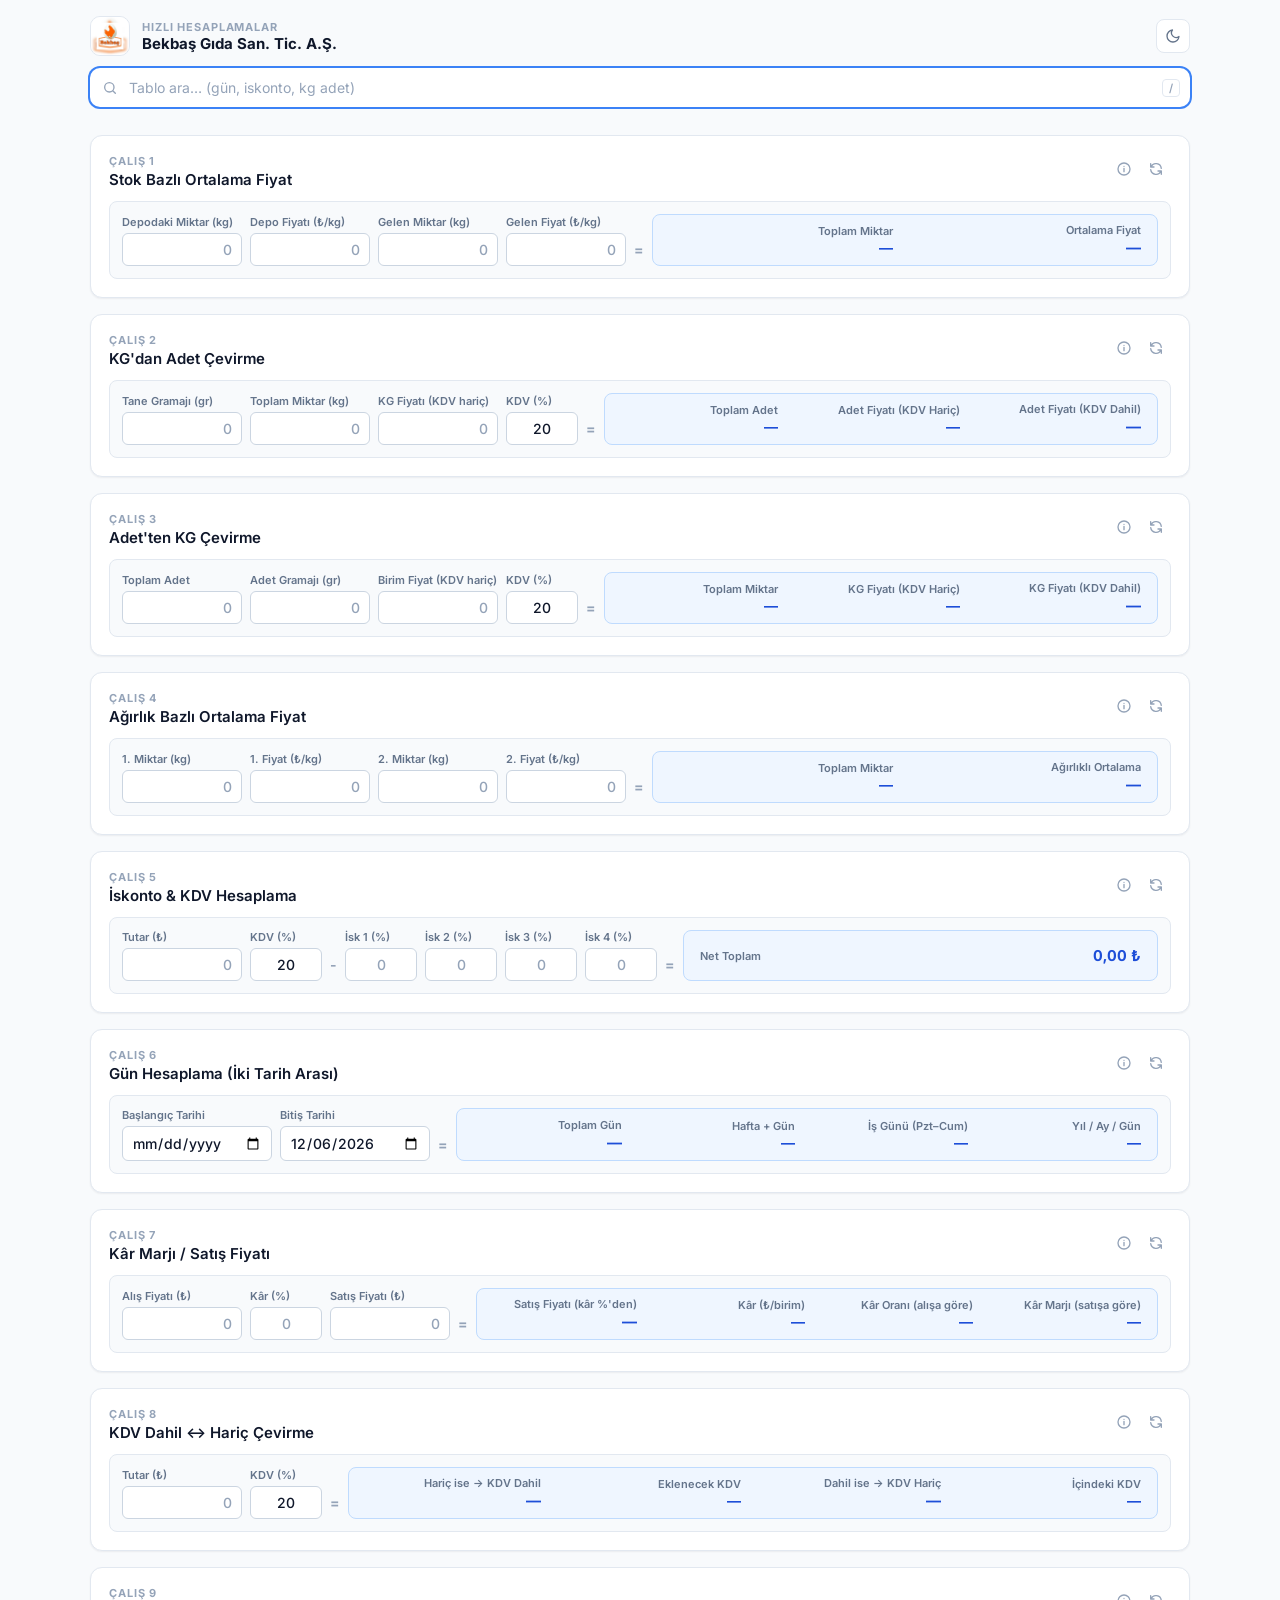
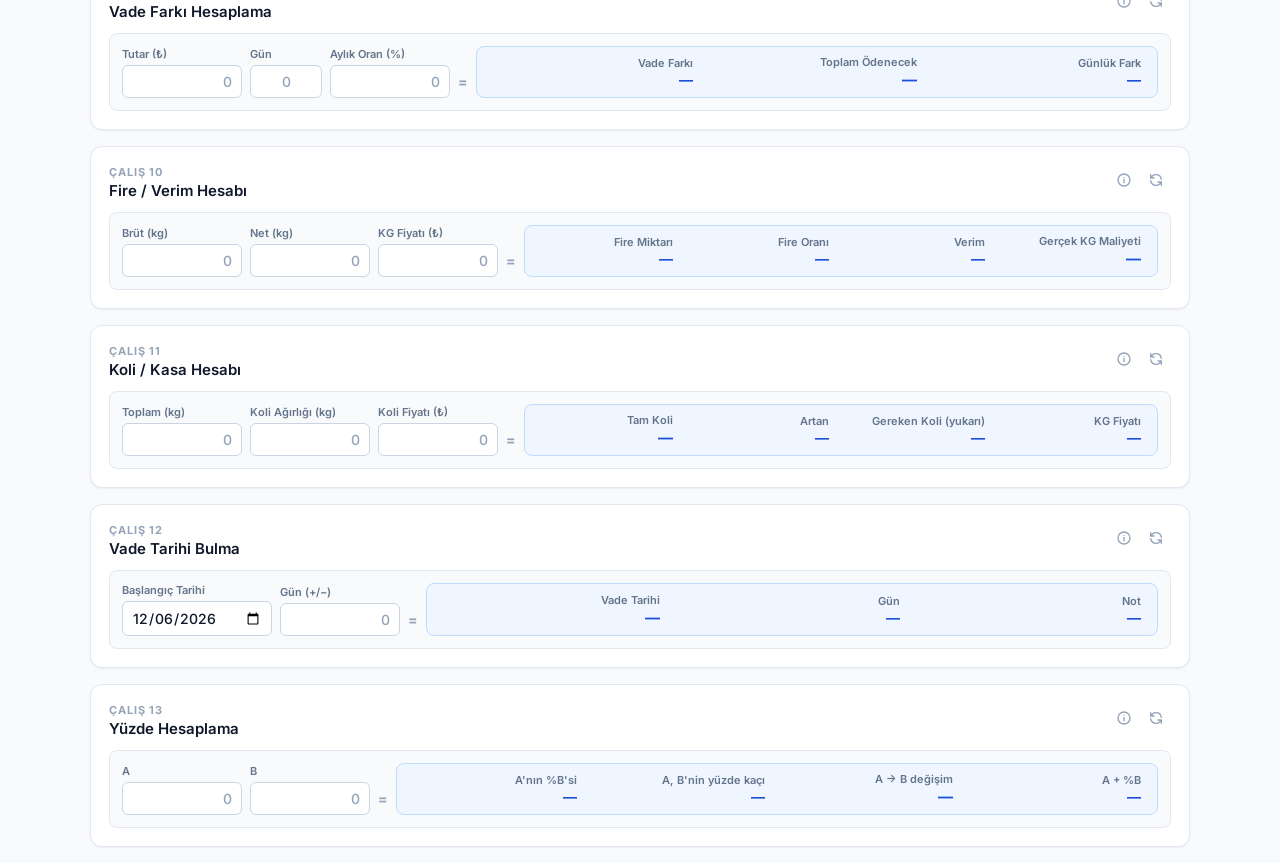
==== commit fea37d0e: "Logo ve arama çubuğunu sabit üst alana al Co-Authored-By: Claude Opus 5.5 <noreply@anthropic.com> Cl" ====
--- a/index.html
+++ b/index.html
@@ -13,11 +13,12 @@
   <meta name="viewport" content="width=device-width, initial-scale=1.0">
   <title>Bekbaş Hesaplamalar</title>
   <link rel="icon" type="image/jpeg" href="icon1.jpg">
-  <link rel="stylesheet" href="style.css">
+  <link rel="stylesheet" href="style.css?v=202610201211">
   <script>try{if(localStorage.getItem('bekbas-theme')==='dark')document.documentElement.classList.add('pre-dark')}catch(e){}</script>
 </head>
 <body>
   <div class="wrap">
+    <div class="sticky-head">
     <header class="topbar">
       <a class="brand" href="index.html" style="color:inherit;text-decoration:none">
         <img src="bekbas.png" alt="Bekbaş">
@@ -33,12 +34,13 @@
 
     <div class="search">
       <svg viewBox="0 0 24 24" fill="none" stroke="currentColor" stroke-width="2" stroke-linecap="round"><circle cx="11" cy="11" r="7"/><path d="M20 20l-3.5-3.5"/></svg>
-      <input id="search" type="search" placeholder="Tablo ara… (örn. gün hesaplama, iskonto, kg adet)" autocomplete="off" autofocus>
+      <input id="search" type="search" placeholder="Tablo ara… (gün, iskonto, kg adet)" autocomplete="off" autofocus>
       <kbd>/</kbd>
       <button class="search-clear" id="searchClear" type="button" title="Temizle" hidden><svg viewBox="0 0 24 24" fill="none" stroke="currentColor" stroke-width="2" stroke-linecap="round"><path d="M6 6l12 12M18 6L6 18"/></svg></button>
     </div>
+    </div>
+
     <p class="no-result" id="noResult" hidden>Aramanıza uygun tablo bulunamadı.</p>
-
     <main class="grid">
       <section class="card wide" data-calc="ortalama" data-tags="stok ortalama maliyet depo gelen ürün ortalama fiyat birim fiyat hesaplama">
         <div class="card-head">
@@ -444,6 +446,6 @@
       </section>
     </main>
   </div>
-  <script src="app.js"></script>
+  <script src="app.js?v=202610201211"></script>
 </body>
 </html>
--- a/style.css
+++ b/style.css
@@ -274,3 +274,21 @@
   opacity: 0; pointer-events: none; transition: opacity .2s, transform .2s; z-index: 50;
 }
 .toast.show { opacity: 1; transform: translate(-50%, 0); }
+
+/* ---------- Sabit üst alan (logo + arama) ---------- */
+.sticky-head {
+  position: sticky;
+  top: 0;
+  z-index: 20;
+  background: var(--bg);
+  margin: -16px -16px 16px;
+  padding: 16px 16px 12px;
+  transition: box-shadow .2s;
+}
+.sticky-head .topbar { margin-bottom: 12px; }
+.sticky-head .search { margin-bottom: 0; }
+.sticky-head.scrolled { box-shadow: 0 1px 0 var(--border), 0 4px 12px rgba(15, 23, 42, .06); }
+.card { scroll-margin-top: 140px; }
+@media (max-width: 560px) {
+  .sticky-head { margin: -12px -12px 12px; padding: 12px 12px 10px; }
+}
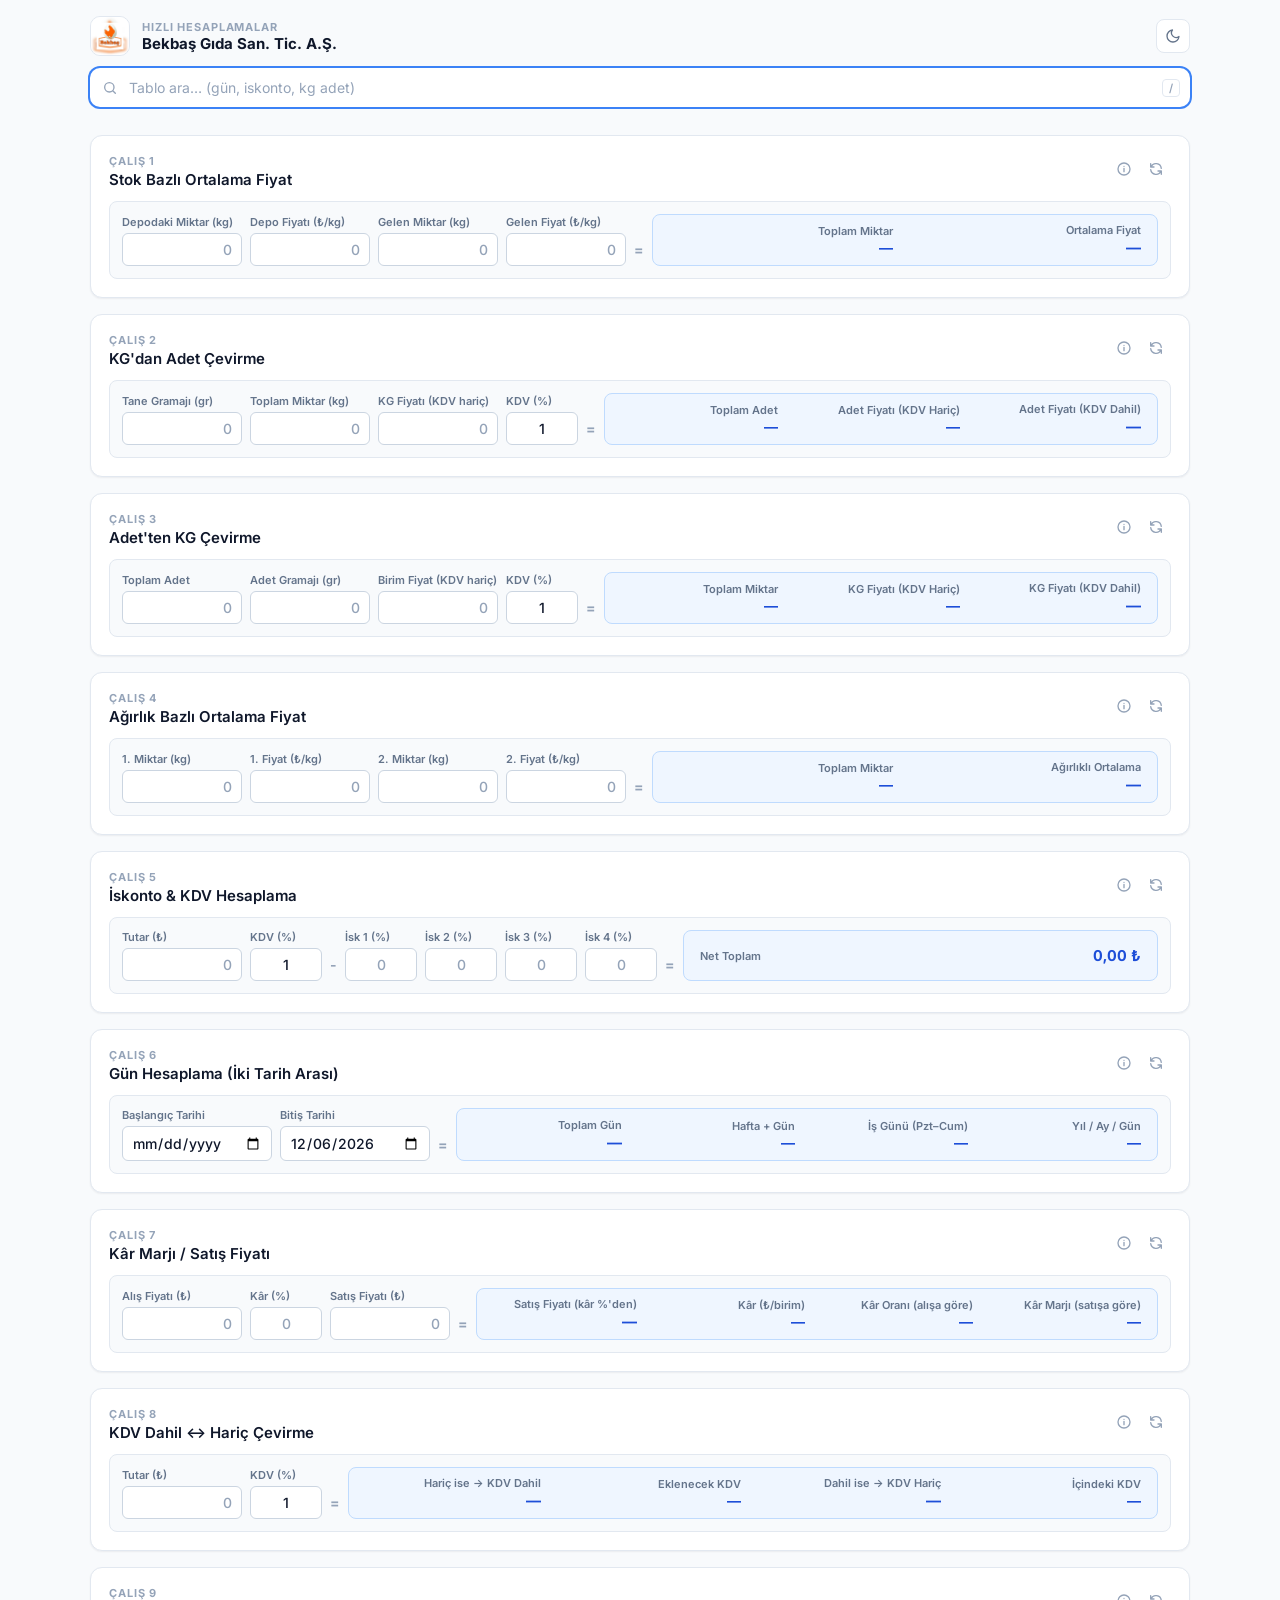
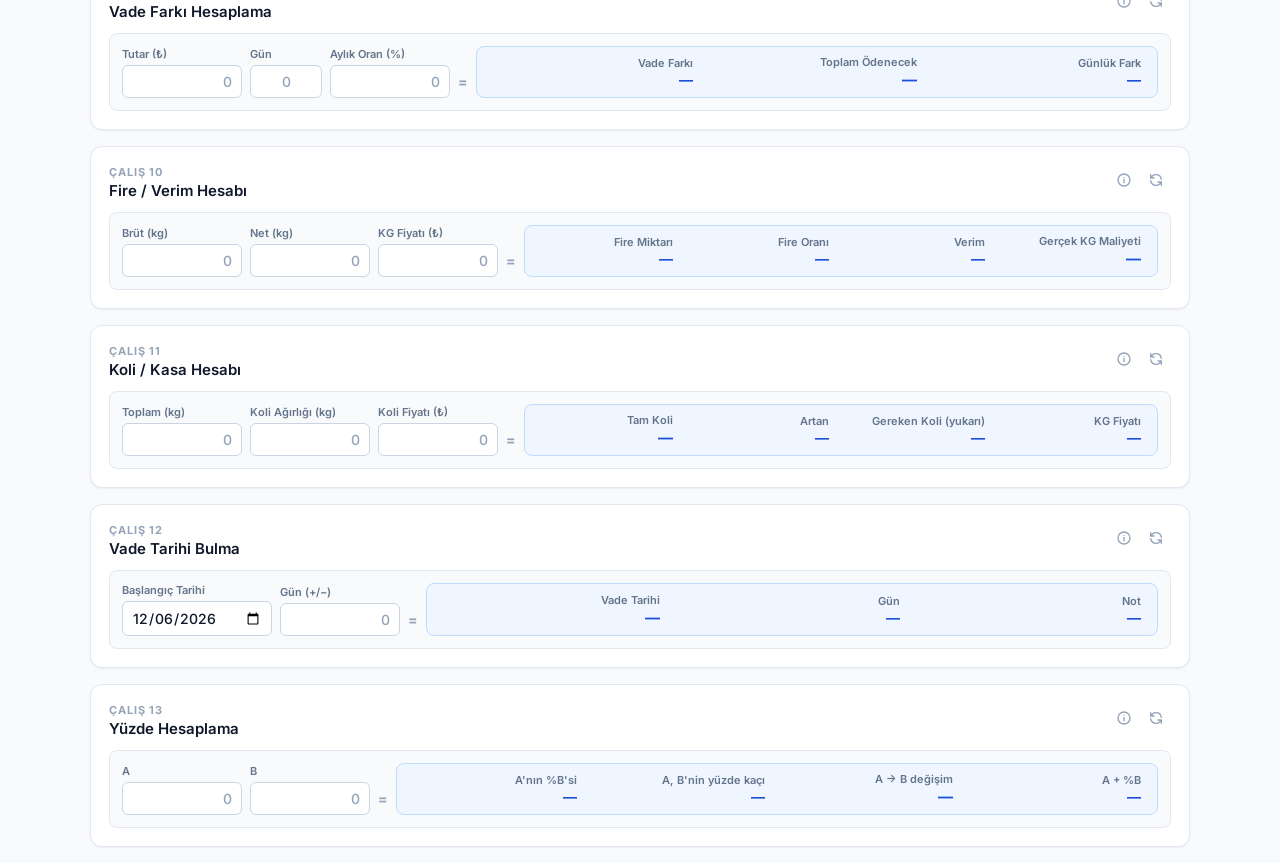
==== commit 6c8e3b31: "Varsayılan KDV oranını %1 yap Co-Authored-By: Claude Opus 5.5 <noreply@anthropic.com> Claude-Session" ====
--- a/index.html
+++ b/index.html
@@ -13,7 +13,7 @@
   <meta name="viewport" content="width=device-width, initial-scale=1.0">
   <title>Bekbaş Hesaplamalar</title>
   <link rel="icon" type="image/jpeg" href="icon1.jpg">
-  <link rel="stylesheet" href="style.css?v=202610201211">
+  <link rel="stylesheet" href="style.css?v=202610241934">
   <script>try{if(localStorage.getItem('bekbas-theme')==='dark')document.documentElement.classList.add('pre-dark')}catch(e){}</script>
 </head>
 <body>
@@ -103,7 +103,7 @@
           </div>
           <div class="field sm">
             <label>KDV (%)</label>
-            <input type="number" inputmode="decimal" step="any" data-key="kdv" value="20" data-default="20">
+            <input type="number" inputmode="decimal" step="any" data-key="kdv" value="1" data-default="1">
           </div>
           <span class="op">=</span>
           <div class="result inline"></div>
@@ -137,7 +137,7 @@
           </div>
           <div class="field sm">
             <label>KDV (%)</label>
-            <input type="number" inputmode="decimal" step="any" data-key="kdv" value="20" data-default="20">
+            <input type="number" inputmode="decimal" step="any" data-key="kdv" value="1" data-default="1">
           </div>
           <span class="op">=</span>
           <div class="result inline"></div>
@@ -197,7 +197,7 @@
           </div>
           <div class="field sm">
             <label>KDV (%)</label>
-            <input type="number" inputmode="decimal" step="any" data-key="kdv" value="20" data-default="20">
+            <input type="number" inputmode="decimal" step="any" data-key="kdv" value="1" data-default="1">
           </div>
           <span class="op">-</span>
           <div class="field sm">
@@ -296,7 +296,7 @@
           </div>
           <div class="field sm">
             <label>KDV (%)</label>
-            <input type="number" inputmode="decimal" step="any" data-key="kdv" value="20" data-default="20">
+            <input type="number" inputmode="decimal" step="any" data-key="kdv" value="1" data-default="1">
           </div>
           <span class="op">=</span>
           <div class="result inline"></div>
@@ -446,6 +446,6 @@
       </section>
     </main>
   </div>
-  <script src="app.js?v=202610201211"></script>
+  <script src="app.js?v=202610241934"></script>
 </body>
 </html>
